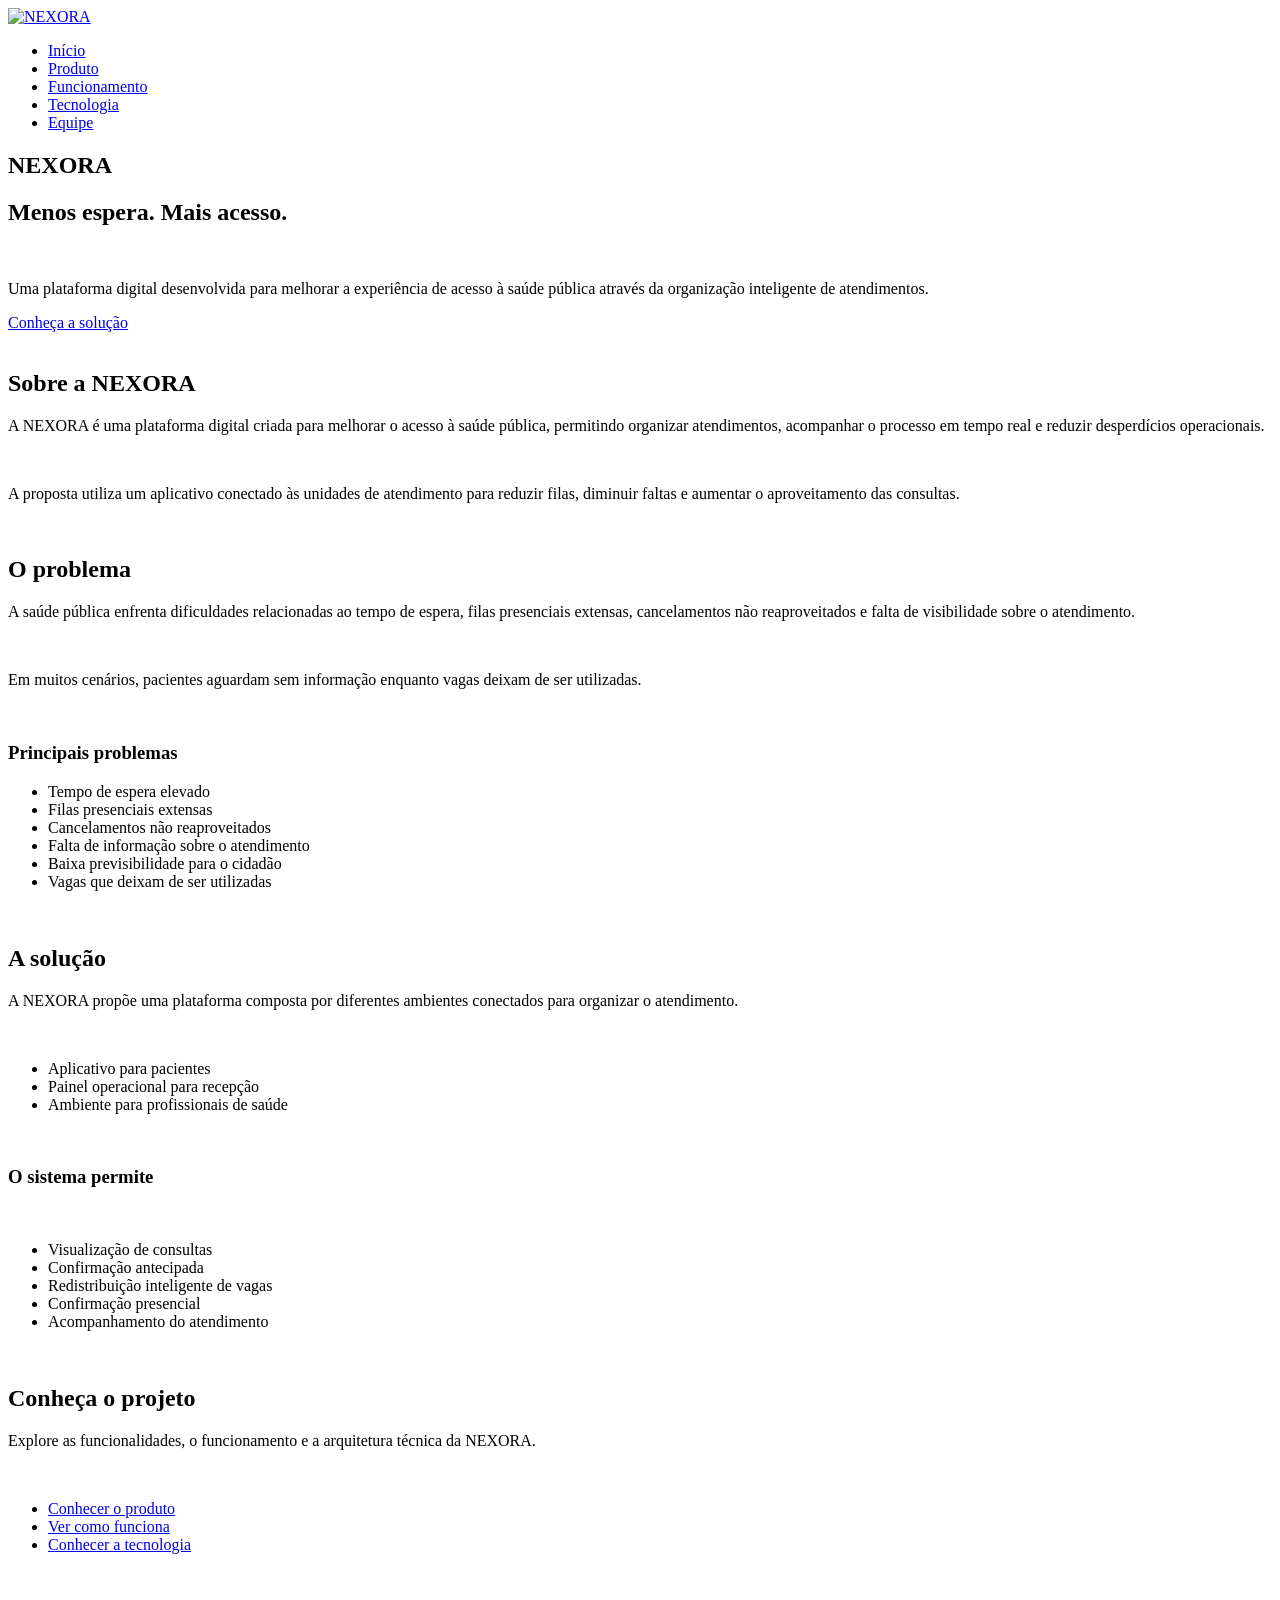
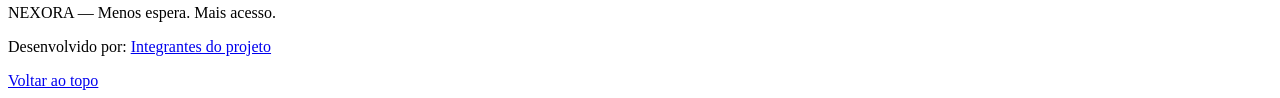
==== index.html @ 8d36886c "Add files via upload" ====
<!DOCTYPE html>
<html lang="pt-BR">

<head>
    <meta charset="UTF-8">
    <meta name="viewport" content="width=device-width, initial-scale=1.0">

    <title>NEXORA | Menos espera. Mais acesso.</title>

   
    <link rel="stylesheet" href="css/style.css">

</head>

<body id="topo">

<header>
    
    <div class="logo">
        <a href="index.html">
            <img src="img/Logo.jpeg" alt="NEXORA">
        </a>
    </div>

    <nav class="menu">
        <ul>
            <li><a href="index.html">Início</a></li>
            <li><a href="produto.html">Produto</a></li>
            <li><a href="funcionamento.html">Funcionamento</a></li>
            <li><a href="tecnologia.html">Tecnologia</a></li>
            <li><a href="equipe.html">Equipe</a></li>
        </ul>
    </nav>

</header>

    <main>

        <section id="inicio" class="hero">

            <h1>NEXORA</h1>

            <h2>Menos espera. Mais acesso.</h2>
<br>
            <p>
                Uma plataforma digital desenvolvida para melhorar a experiência
                de acesso à saúde pública através da organização inteligente
                de atendimentos.
            </p>

            <a href="#solucao">Conheça a solução</a>

        </section>

<br>
        <section id="sobre">

            <h2>Sobre a NEXORA</h2>

            <p>
                A NEXORA é uma plataforma digital criada para melhorar o acesso
                à saúde pública, permitindo organizar atendimentos,
                acompanhar o processo em tempo real e reduzir desperdícios
                operacionais.
            </p>
<br>
            <p>
                A proposta utiliza um aplicativo conectado às unidades de
                atendimento para reduzir filas, diminuir faltas e aumentar
                o aproveitamento das consultas.
            </p>

        </section>
<br>

        <section id="problema">

            <h2>O problema</h2>

            <p>
                A saúde pública enfrenta dificuldades relacionadas ao tempo
                de espera, filas presenciais extensas, cancelamentos não
                reaproveitados e falta de visibilidade sobre o atendimento.
            </p>
<br>
            <p>
                Em muitos cenários, pacientes aguardam sem informação enquanto
                vagas deixam de ser utilizadas.
            </p>
<br>
            <h3>Principais problemas</h3>

            <ul>
                <li>Tempo de espera elevado</li>
                <li>Filas presenciais extensas</li>
                <li>Cancelamentos não reaproveitados</li>
                <li>Falta de informação sobre o atendimento</li>
                <li>Baixa previsibilidade para o cidadão</li>
                <li>Vagas que deixam de ser utilizadas</li>
            </ul>

        </section>
<br>

        <section id="solucao">

            <h2>A solução</h2>

            <p>
                A NEXORA propõe uma plataforma composta por diferentes
                ambientes conectados para organizar o atendimento.
            </p>
<br>
            <ul>
                <li>Aplicativo para pacientes</li>
                <li>Painel operacional para recepção</li>
                <li>Ambiente para profissionais de saúde</li>
            </ul>
<br>
            <h3>O sistema permite</h3>
<br>
            <ul>
                <li>Visualização de consultas</li>
                <li>Confirmação antecipada</li>
                <li>Redistribuição inteligente de vagas</li>
                <li>Confirmação presencial</li>
                <li>Acompanhamento do atendimento</li>
            </ul>

        </section>
<br>


        <section id="navegacao">

            <h2>Conheça o projeto</h2>

            <p>
                Explore as funcionalidades, o funcionamento e a arquitetura
                técnica da NEXORA.
            </p>
<br>
            <ul>
                <li>
                    <a href="produto.html">Conhecer o produto</a>
                </li>

                <li>
                    <a href="funcionamento.html">Ver como funciona</a>
                </li>

                <li>
                    <a href="tecnologia.html">Conhecer a tecnologia</a>
                </li>
            </ul>

        </section>

    </main>

<br>
    <footer>

        <p>
            NEXORA — Menos espera. Mais acesso.
        </p>

        <p>
            Desenvolvido por:
            <a href="equipe.html">Integrantes do projeto</a>
        </p>

        <a href="#topo">Voltar ao topo</a>

    </footer>


    <script src="js/nexora.js"></script>

</body>

</html>
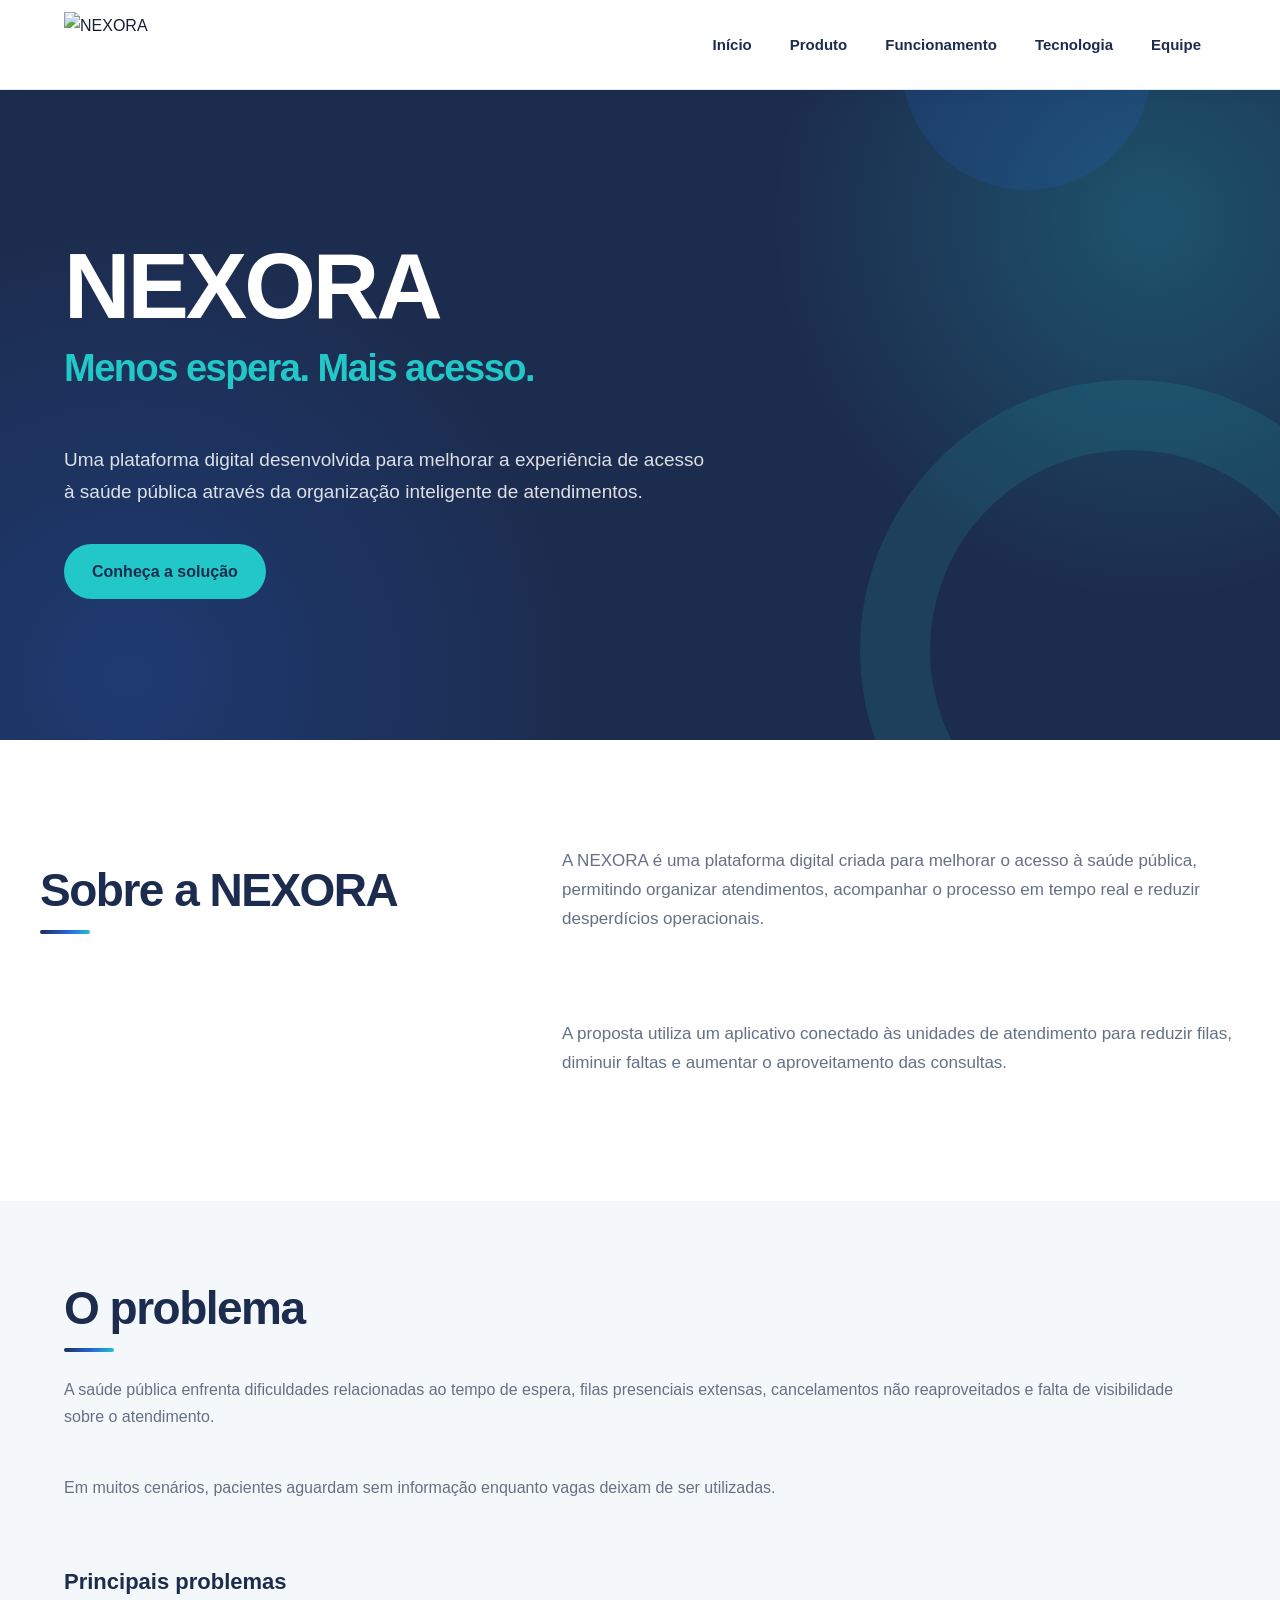
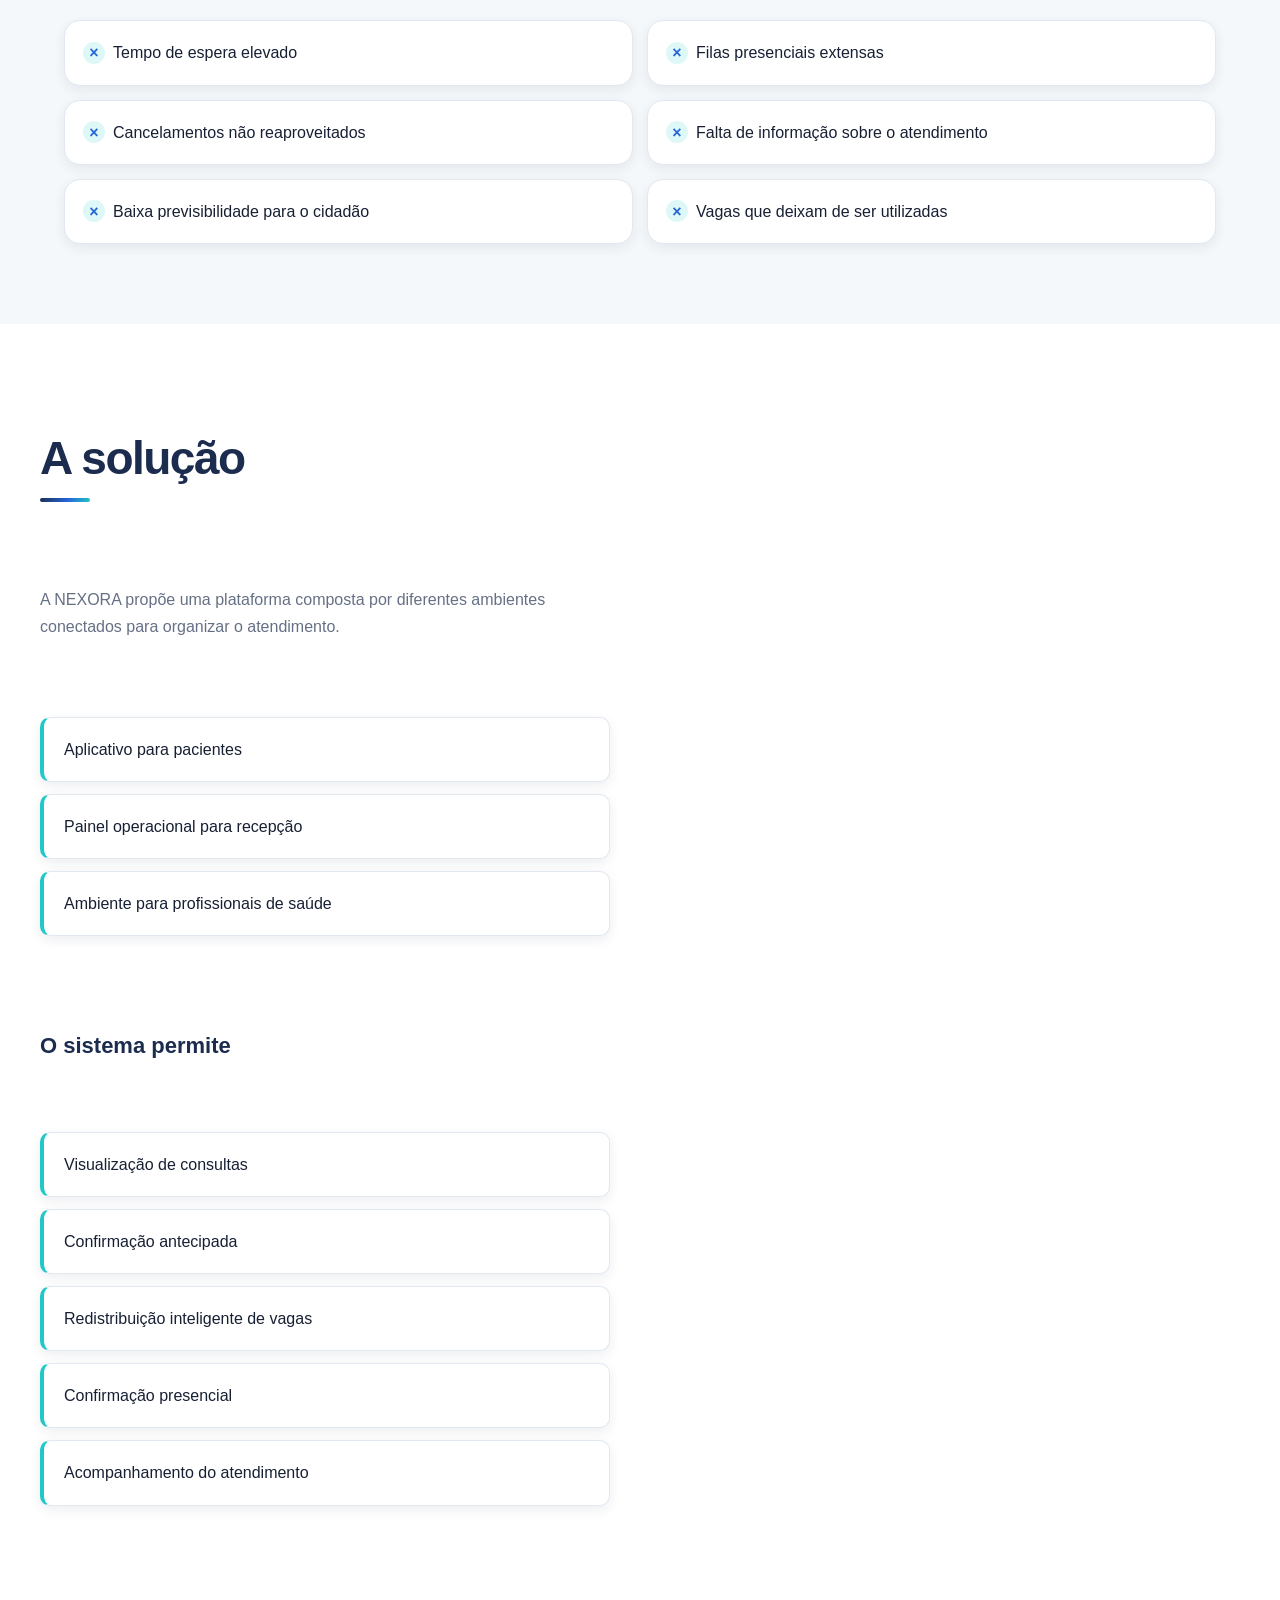
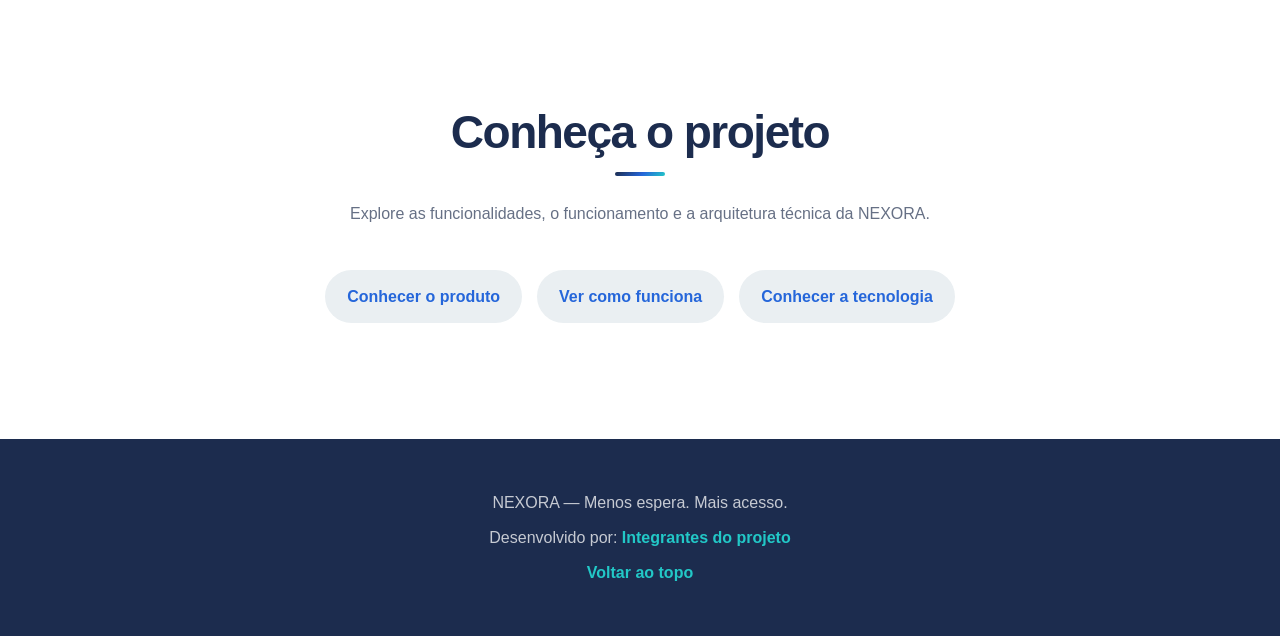
==== commit e28ee8ae: "index.html" ====
--- a/index.html
+++ b/index.html
@@ -8,7 +8,7 @@
     <title>NEXORA | Menos espera. Mais acesso.</title>
 
    
-    <link rel="stylesheet" href="css/style.css">
+    <link rel="stylesheet" href="style.css">
 
 </head>
 
@@ -179,4 +179,4 @@
 
 </body>
 
-</html>+</html>
--- a/style.css
+++ b/style.css
@@ -0,0 +1,3447 @@
+@import url('https://fonts.googleapis.com/css2?family=DM+Sans:opsz,wght@9..40,400;9..40,500;9..40,600;9..40,700&display=swap');
+
+
+:root {
+
+
+    --azul-escuro: #1C2C4E;
+
+    --azul: #2566DA;
+
+    --turquesa: #22C8C7;
+
+    --azul-claro: #EAEFF2;
+
+    --branco: #FFFFFF;
+
+    --preto: #172033;
+
+    --cinza: #667085;
+
+    --cinza-claro: #F5F8FA;
+
+    --borda: #E2E8F0;
+
+
+    --gradiente-nexora:
+        linear-gradient(
+            135deg,
+            #1C2C4E 0%,
+            #2566DA 55%,
+            #22C8C7 100%
+        );
+
+
+    --gradiente-claro:
+        linear-gradient(
+            135deg,
+            #EAEFF2 0%,
+            #FFFFFF 100%
+        );
+
+
+
+    --sombra-pequena:
+        0 4px 12px rgba(28, 44, 78, 0.08);
+
+    --sombra-media:
+        0 10px 30px rgba(28, 44, 78, 0.12);
+
+    --sombra-grande:
+        0 20px 50px rgba(28, 44, 78, 0.16);
+
+
+    --raio-pequeno: 8px;
+
+    --raio-medio: 16px;
+
+    --raio-grande: 24px;
+
+
+
+    --largura-maxima: 1200px;
+
+}
+
+
+
+* {
+
+    margin: 0;
+
+    padding: 0;
+
+    box-sizing: border-box;
+
+}
+
+
+html {
+
+    scroll-behavior: smooth;
+
+}
+
+
+body {
+
+    font-family: 'DM Sans', Arial, sans-serif;
+
+    color: var(--preto);
+
+    background-color: var(--branco);
+
+    line-height: 1.7;
+
+    overflow-x: hidden;
+
+}
+
+
+
+img {
+
+    max-width: 100%;
+
+    display: block;
+
+}
+
+
+a {
+
+    color: inherit;
+
+}
+
+
+p {
+
+    color: var(--cinza);
+
+    margin-bottom: 16px;
+
+}
+
+
+ul,
+ol {
+
+    padding-left: 22px;
+
+}
+
+
+li {
+
+    margin-bottom: 8px;
+
+}
+
+
+
+::selection {
+
+    background-color: var(--turquesa);
+
+    color: var(--azul-escuro);
+
+}
+
+
+
+header {
+
+    width: 100%;
+
+    min-height: 82px;
+
+    padding: 12px 5%;
+
+    display: flex;
+
+    align-items: center;
+
+    justify-content: space-between;
+
+    gap: 30px;
+
+    background-color: rgba(255, 255, 255, 0.97);
+
+    border-bottom: 1px solid var(--borda);
+
+    position: sticky;
+
+    top: 0;
+
+    z-index: 1000;
+
+    box-shadow: 0 2px 15px rgba(28, 44, 78, 0.06);
+
+}
+
+
+
+.logo {
+
+    display: flex;
+
+    align-items: center;
+
+    flex-shrink: 0;
+
+}
+
+
+.logo a {
+
+    display: flex;
+
+    align-items: center;
+
+    text-decoration: none;
+
+}
+
+
+.logo img {
+
+    width: 155px;
+
+    height: 65px;
+
+    object-fit: contain;
+
+    object-position: center;
+
+}
+
+
+.logo a:not(:has(img)) {
+
+    color: var(--azul-escuro);
+
+    font-size: 28px;
+
+    font-weight: 700;
+
+    letter-spacing: -1px;
+
+}
+
+
+
+.menu {
+
+    display: flex;
+
+    align-items: center;
+
+}
+
+
+.menu ul {
+
+    display: flex;
+
+    align-items: center;
+
+    gap: 8px;
+
+    list-style: none;
+
+    padding: 0;
+
+    margin: 0;
+
+}
+
+
+.menu li {
+
+    margin: 0;
+
+}
+
+
+.menu a {
+
+    position: relative;
+
+    display: block;
+
+    padding: 10px 15px;
+
+    color: var(--azul-escuro);
+
+    text-decoration: none;
+
+    font-size: 15px;
+
+    font-weight: 600;
+
+    border-radius: 10px;
+
+    transition:
+        color 0.3s ease,
+        background-color 0.3s ease,
+        transform 0.3s ease;
+
+}
+
+
+.menu a::after {
+
+    content: "";
+
+    position: absolute;
+
+    left: 15px;
+
+    right: 15px;
+
+    bottom: 5px;
+
+    height: 2px;
+
+    background: var(--turquesa);
+
+    transform: scaleX(0);
+
+    transform-origin: center;
+
+    transition: transform 0.3s ease;
+
+}
+
+
+.menu a:hover {
+
+    color: var(--azul);
+
+    background-color: var(--azul-claro);
+
+}
+
+
+.menu a:hover::after {
+
+    transform: scaleX(1);
+
+}
+
+
+
+main {
+
+    width: 100%;
+
+}
+
+
+section {
+
+    width: min(
+        calc(100% - 40px),
+        var(--largura-maxima)
+    );
+
+    margin-left: auto;
+
+    margin-right: auto;
+
+    padding: 80px 0;
+
+}
+
+
+section + section {
+
+    border-top: 1px solid rgba(226, 232, 240, 0.7);
+
+}
+
+
+h1,
+h2,
+h3 {
+
+    color: var(--azul-escuro);
+
+    line-height: 1.2;
+
+}
+
+
+h1 {
+
+    font-size: clamp(42px, 6vw, 76px);
+
+    font-weight: 700;
+
+    letter-spacing: -3px;
+
+    margin-bottom: 20px;
+
+}
+
+
+h2 {
+
+    font-size: clamp(30px, 4vw, 46px);
+
+    font-weight: 700;
+
+    letter-spacing: -1.5px;
+
+    margin-bottom: 24px;
+
+}
+
+
+h3 {
+
+    font-size: 22px;
+
+    margin-top: 25px;
+
+    margin-bottom: 12px;
+
+}
+
+
+section h2::after {
+
+    content: "";
+
+    display: block;
+
+    width: 50px;
+
+    height: 4px;
+
+    margin-top: 12px;
+
+    border-radius: 10px;
+
+    background: var(--gradiente-nexora);
+
+}
+
+
+.hero {
+
+    width: 100%;
+
+    max-width: none;
+
+    min-height: 650px;
+
+    margin: 0;
+
+    padding:
+        100px
+        max(5%, calc((100% - 1200px) / 2))
+        100px;
+
+    display: flex;
+
+    flex-direction: column;
+
+    justify-content: center;
+
+    position: relative;
+
+    overflow: hidden;
+
+    background:
+
+        radial-gradient(
+            circle at 90% 20%,
+            rgba(34, 200, 199, 0.25),
+            transparent 30%
+        ),
+
+        radial-gradient(
+            circle at 10% 90%,
+            rgba(37, 102, 218, 0.25),
+            transparent 35%
+        ),
+
+        var(--azul-escuro);
+
+}
+
+
+.hero::before {
+
+    content: "";
+
+    position: absolute;
+
+    width: 400px;
+
+    height: 400px;
+
+    right: -120px;
+
+    bottom: -180px;
+
+    border-radius: 50%;
+
+    border: 70px solid rgba(34, 200, 199, 0.12);
+
+}
+
+
+.hero::after {
+
+    content: "";
+
+    position: absolute;
+
+    width: 250px;
+
+    height: 250px;
+
+    right: 10%;
+
+    top: -150px;
+
+    border-radius: 50%;
+
+    background: rgba(37, 102, 218, 0.15);
+
+}
+
+
+.hero > * {
+
+    position: relative;
+
+    z-index: 2;
+
+    max-width: 700px;
+
+}
+
+
+.hero h1 {
+
+    color: var(--branco);
+
+    font-size: clamp(50px, 8vw, 92px);
+
+    margin-bottom: 5px;
+
+}
+
+
+.hero h2 {
+
+    color: var(--turquesa);
+
+    font-size: clamp(24px, 4vw, 38px);
+
+    margin-bottom: 25px;
+
+}
+
+
+.hero h2::after {
+
+    display: none;
+
+}
+
+
+.hero p {
+
+    color: rgba(255, 255, 255, 0.85);
+
+    font-size: 19px;
+
+    max-width: 650px;
+
+    margin-bottom: 35px;
+
+}
+
+.hero > a {
+
+    width: fit-content;
+
+    padding: 14px 28px;
+
+    border-radius: 50px;
+
+    background: var(--turquesa);
+
+    color: var(--azul-escuro);
+
+    text-decoration: none;
+
+    font-weight: 700;
+
+    transition:
+        transform 0.3s ease,
+        box-shadow 0.3s ease,
+        background-color 0.3s ease;
+
+}
+
+
+.hero > a:hover {
+
+    transform: translateY(-4px);
+
+    background: var(--branco);
+
+    box-shadow:
+        0 12px 30px rgba(0, 0, 0, 0.2);
+
+}
+
+
+
+.pagina-titulo {
+
+    width: 100%;
+
+    max-width: none;
+
+    margin: 0;
+
+    padding:
+        90px
+        max(5%, calc((100% - 1200px) / 2));
+
+    background:
+
+        linear-gradient(
+            135deg,
+            var(--azul-escuro),
+            var(--azul)
+        );
+
+    position: relative;
+
+    overflow: hidden;
+
+}
+
+
+.pagina-titulo::after {
+
+    content: "";
+
+    position: absolute;
+
+    width: 350px;
+
+    height: 350px;
+
+    right: -100px;
+
+    top: -180px;
+
+    border-radius: 50%;
+
+    border: 70px solid rgba(34, 200, 199, 0.18);
+
+}
+
+
+.pagina-titulo h1 {
+
+    color: var(--branco);
+
+    font-size: clamp(42px, 6vw, 64px);
+
+    position: relative;
+
+    z-index: 2;
+
+}
+
+
+.pagina-titulo p {
+
+    color: rgba(255, 255, 255, 0.85);
+
+    font-size: 18px;
+
+    max-width: 650px;
+
+    position: relative;
+
+    z-index: 2;
+
+}
+
+#sobre {
+
+    display: grid;
+
+    grid-template-columns: 0.8fr 1.2fr;
+
+    gap: 70px;
+
+    align-items: center;
+
+}
+
+
+#sobre h2 {
+
+    margin-bottom: 0;
+
+}
+
+
+#sobre p {
+
+    font-size: 17px;
+
+}
+
+
+#problema {
+
+    background-color: var(--cinza-claro);
+
+    width: 100%;
+
+    max-width: none;
+
+    padding-left: max(5%, calc((100% - 1200px) / 2));
+
+    padding-right: max(5%, calc((100% - 1200px) / 2));
+
+}
+
+
+#problema ul {
+
+    display: grid;
+
+    grid-template-columns: repeat(2, 1fr);
+
+    gap: 14px;
+
+    list-style: none;
+
+    padding: 0;
+
+    margin-top: 25px;
+
+}
+
+
+#problema li {
+
+    margin: 0;
+
+    padding: 18px 20px;
+
+    background: var(--branco);
+
+    border: 1px solid var(--borda);
+
+    border-radius: var(--raio-medio);
+
+    box-shadow: var(--sombra-pequena);
+
+    position: relative;
+
+    padding-left: 48px;
+
+}
+
+
+#problema li::before {
+
+    content: "×";
+
+    position: absolute;
+
+    left: 18px;
+
+    top: 50%;
+
+    transform: translateY(-50%);
+
+    width: 22px;
+
+    height: 22px;
+
+    display: flex;
+
+    align-items: center;
+
+    justify-content: center;
+
+    border-radius: 50%;
+
+    background: rgba(34, 200, 199, 0.15);
+
+    color: var(--azul);
+
+    font-weight: 700;
+
+}
+
+
+#solucao {
+
+    display: grid;
+
+    grid-template-columns: 1fr 1fr;
+
+    gap: 60px;
+
+}
+
+
+#solucao h2 {
+
+    grid-column: 1 / -1;
+
+}
+
+
+#solucao ul {
+
+    list-style: none;
+
+    padding: 0;
+
+}
+
+
+#solucao li {
+
+    padding: 18px 20px;
+
+    margin-bottom: 12px;
+
+    background: var(--branco);
+
+    border: 1px solid var(--borda);
+
+    border-left: 4px solid var(--turquesa);
+
+    border-radius: 10px;
+
+    box-shadow: var(--sombra-pequena);
+
+    transition:
+        transform 0.3s ease,
+        box-shadow 0.3s ease;
+
+}
+
+
+#solucao li:hover {
+
+    transform: translateX(7px);
+
+    box-shadow: var(--sombra-media);
+
+}
+
+
+#publico {
+
+    background:
+        linear-gradient(
+            135deg,
+            #F8FAFC,
+            #EAEFF2
+        );
+
+    width: 100%;
+
+    max-width: none;
+
+    padding-left: max(5%, calc((100% - 1200px) / 2));
+
+    padding-right: max(5%, calc((100% - 1200px) / 2));
+
+}
+
+
+#publico ul {
+
+    display: grid;
+
+    grid-template-columns: repeat(3, 1fr);
+
+    gap: 20px;
+
+    list-style: none;
+
+    padding: 0;
+
+}
+
+
+#publico li {
+
+    background: var(--branco);
+
+    border-radius: var(--raio-medio);
+
+    padding: 25px;
+
+    box-shadow: var(--sombra-pequena);
+
+    border-top: 4px solid var(--turquesa);
+
+    transition: transform 0.3s ease;
+
+}
+
+
+#publico li:hover {
+
+    transform: translateY(-5px);
+
+}
+
+
+#navegacao,
+#links {
+
+    text-align: center;
+
+}
+
+
+#navegacao h2,
+#links h2 {
+
+    text-align: center;
+
+}
+
+
+#navegacao h2::after,
+#links h2::after {
+
+    margin-left: auto;
+
+    margin-right: auto;
+
+}
+
+
+#navegacao ul,
+#links ul {
+
+    list-style: none;
+
+    padding: 0;
+
+    display: flex;
+
+    justify-content: center;
+
+    flex-wrap: wrap;
+
+    gap: 15px;
+
+}
+
+
+#navegacao a,
+#links a {
+
+    display: inline-block;
+
+    padding: 13px 22px;
+
+    color: var(--azul);
+
+    background: var(--azul-claro);
+
+    border-radius: 50px;
+
+    text-decoration: none;
+
+    font-weight: 600;
+
+    transition:
+        background 0.3s ease,
+        color 0.3s ease,
+        transform 0.3s ease;
+
+}
+
+
+#navegacao a:hover,
+#links a:hover {
+
+    background: var(--azul);
+
+    color: var(--branco);
+
+    transform: translateY(-3px);
+
+}
+
+
+
+#missao,
+#visao {
+
+    display: grid;
+
+    grid-template-columns: 0.6fr 1.4fr;
+
+    gap: 60px;
+
+    align-items: center;
+
+}
+
+
+#missao p,
+#visao p {
+
+    font-size: 20px;
+
+}
+
+
+#valores {
+
+    background-color: var(--cinza-claro);
+
+    width: 100%;
+
+    max-width: none;
+
+    padding-left: max(5%, calc((100% - 1200px) / 2));
+
+    padding-right: max(5%, calc((100% - 1200px) / 2));
+
+}
+
+
+#valores ul {
+
+    display: grid;
+
+    grid-template-columns: repeat(3, 1fr);
+
+    gap: 20px;
+
+    list-style: none;
+
+    padding: 0;
+
+}
+
+
+#valores li {
+
+    margin: 0;
+
+    padding: 28px;
+
+    background: var(--branco);
+
+    border-radius: var(--raio-medio);
+
+    box-shadow: var(--sombra-pequena);
+
+    font-weight: 600;
+
+    color: var(--azul-escuro);
+
+    transition:
+        transform 0.3s ease,
+        box-shadow 0.3s ease;
+
+}
+
+
+#valores li:hover {
+
+    transform: translateY(-5px);
+
+    box-shadow: var(--sombra-media);
+
+}
+
+
+#valores li::before {
+
+    content: "✓";
+
+    color: var(--turquesa);
+
+    font-weight: 700;
+
+    margin-right: 10px;
+
+}
+
+
+#funcionalidades {
+
+    display: grid;
+
+    grid-template-columns: repeat(3, 1fr);
+
+    gap: 25px;
+
+}
+
+
+#funcionalidades > h2 {
+
+    grid-column: 1 / -1;
+
+}
+
+
+.funcionalidade {
+
+    padding: 30px;
+
+    background: var(--branco);
+
+    border: 1px solid var(--borda);
+
+    border-radius: var(--raio-grande);
+
+    box-shadow: var(--sombra-pequena);
+
+    transition:
+        transform 0.3s ease,
+        box-shadow 0.3s ease;
+
+}
+
+
+.funcionalidade:hover {
+
+    transform: translateY(-8px);
+
+    box-shadow: var(--sombra-grande);
+
+}
+
+
+.funcionalidade h3 {
+
+    margin-top: 0;
+
+    color: var(--azul);
+
+}
+
+
+.funcionalidade ul {
+
+    list-style: none;
+
+    padding: 0;
+
+}
+
+
+.funcionalidade li {
+
+    padding: 10px 0;
+
+    border-bottom: 1px solid var(--borda);
+
+}
+
+
+.funcionalidade li:last-child {
+
+    border-bottom: none;
+
+}
+
+
+
+#expansao {
+
+    background:
+        var(--gradiente-nexora);
+
+    width: 100%;
+
+    max-width: none;
+
+    padding-left: max(5%, calc((100% - 1200px) / 2));
+
+    padding-right: max(5%, calc((100% - 1200px) / 2));
+
+}
+
+
+#expansao h2 {
+
+    color: var(--branco);
+
+}
+
+
+#expansao h2::after {
+
+    background: var(--turquesa);
+
+}
+
+
+#expansao p {
+
+    color: rgba(255, 255, 255, 0.85);
+
+}
+
+
+#expansao ul {
+
+    display: grid;
+
+    grid-template-columns: repeat(5, 1fr);
+
+    gap: 15px;
+
+    list-style: none;
+
+    padding: 0;
+
+}
+
+
+#expansao li {
+
+    margin: 0;
+
+    padding: 18px;
+
+    background: rgba(255, 255, 255, 0.1);
+
+    border: 1px solid rgba(255, 255, 255, 0.2);
+
+    border-radius: 12px;
+
+    color: var(--branco);
+
+    text-align: center;
+
+}
+
+#fluxo ol {
+
+    counter-reset: fluxo;
+
+    list-style: none;
+
+    padding: 0;
+
+    display: grid;
+
+    grid-template-columns: repeat(2, 1fr);
+
+    gap: 25px;
+
+}
+
+
+#fluxo li {
+
+    counter-increment: fluxo;
+
+    margin: 0;
+
+    position: relative;
+
+    padding: 30px 30px 30px 85px;
+
+    background: var(--cinza-claro);
+
+    border-radius: var(--raio-medio);
+
+    border: 1px solid var(--borda);
+
+}
+
+
+#fluxo li::before {
+
+    content: counter(fluxo);
+
+    position: absolute;
+
+    left: 25px;
+
+    top: 30px;
+
+    width: 40px;
+
+    height: 40px;
+
+    border-radius: 50%;
+
+    display: flex;
+
+    align-items: center;
+
+    justify-content: center;
+
+    color: var(--branco);
+
+    font-weight: 700;
+
+    background: var(--gradiente-nexora);
+
+}
+
+
+#fluxo strong {
+
+    display: block;
+
+    color: var(--azul-escuro);
+
+    font-size: 18px;
+
+    margin-bottom: 5px;
+
+}
+
+
+#fluxo p {
+
+    margin: 0;
+
+}
+
+
+
+#estados {
+
+    background-color: var(--cinza-claro);
+
+    width: 100%;
+
+    max-width: none;
+
+    padding-left: max(5%, calc((100% - 1200px) / 2));
+
+    padding-right: max(5%, calc((100% - 1200px) / 2));
+
+}
+
+
+#estados ul {
+
+    display: flex;
+
+    flex-wrap: wrap;
+
+    gap: 12px;
+
+    list-style: none;
+
+    padding: 0;
+
+}
+
+
+#estados li {
+
+    margin: 0;
+
+    padding: 12px 20px;
+
+    background: var(--branco);
+
+    border-radius: 50px;
+
+    color: var(--azul);
+
+    border: 1px solid var(--borda);
+
+    font-weight: 600;
+
+}
+
+
+#redistribuicao ol {
+
+    display: grid;
+
+    grid-template-columns: repeat(5, 1fr);
+
+    gap: 15px;
+
+    list-style: none;
+
+    padding: 0;
+
+    counter-reset: redistribuicao;
+
+}
+
+
+#redistribuicao li {
+
+    counter-increment: redistribuicao;
+
+    margin: 0;
+
+    padding: 25px 15px;
+
+    text-align: center;
+
+    background: var(--azul-claro);
+
+    color: var(--azul-escuro);
+
+    border-radius: var(--raio-medio);
+
+    font-weight: 600;
+
+}
+
+
+#redistribuicao li::before {
+
+    content: counter(redistribuicao);
+
+    display: flex;
+
+    width: 35px;
+
+    height: 35px;
+
+    margin: 0 auto 12px;
+
+    align-items: center;
+
+    justify-content: center;
+
+    border-radius: 50%;
+
+    color: var(--branco);
+
+    background: var(--azul);
+
+}
+
+
+
+#perfis {
+
+    display: grid;
+
+    grid-template-columns: repeat(4, 1fr);
+
+    gap: 20px;
+
+}
+
+
+#perfis > h2 {
+
+    grid-column: 1 / -1;
+
+}
+
+
+#perfis article {
+
+    padding: 28px;
+
+    border-radius: var(--raio-medio);
+
+    background: var(--branco);
+
+    border: 1px solid var(--borda);
+
+    box-shadow: var(--sombra-pequena);
+
+    transition:
+        transform 0.3s ease,
+        box-shadow 0.3s ease;
+
+}
+
+
+#perfis article:hover {
+
+    transform: translateY(-6px);
+
+    box-shadow: var(--sombra-media);
+
+}
+
+
+#perfis h3 {
+
+    margin-top: 0;
+
+    color: var(--azul);
+
+}
+
+
+#perfis ul {
+
+    padding-left: 18px;
+
+}
+
+#regras {
+
+    background-color: var(--azul-escuro);
+
+    width: 100%;
+
+    max-width: none;
+
+    padding-left: max(5%, calc((100% - 1200px) / 2));
+
+    padding-right: max(5%, calc((100% - 1200px) / 2));
+
+}
+
+
+#regras h2 {
+
+    color: var(--branco);
+
+}
+
+
+#regras h2::after {
+
+    background: var(--turquesa);
+
+}
+
+
+#regras ul {
+
+    list-style: none;
+
+    padding: 0;
+
+}
+
+
+#regras li {
+
+    color: rgba(255, 255, 255, 0.9);
+
+    margin-bottom: 15px;
+
+    padding: 18px 20px;
+
+    border-radius: 12px;
+
+    background: rgba(255, 255, 255, 0.07);
+
+    border-left: 3px solid var(--turquesa);
+
+}
+
+
+#objetivo {
+
+    background:
+        radial-gradient(
+            circle at right,
+            rgba(34, 200, 199, 0.12),
+            transparent 35%
+        );
+
+}
+
+
+#arquitetura {
+
+    background-color: var(--cinza-claro);
+
+    width: 100%;
+
+    max-width: none;
+
+    padding-left: max(5%, calc((100% - 1200px) / 2));
+
+    padding-right: max(5%, calc((100% - 1200px) / 2));
+
+}
+
+
+#arquitetura ol {
+
+    list-style: none;
+
+    padding: 0;
+
+    display: grid;
+
+    grid-template-columns: repeat(4, 1fr);
+
+    gap: 20px;
+
+}
+
+
+#arquitetura li {
+
+    position: relative;
+
+    margin: 0;
+
+    padding: 35px 20px;
+
+    background: var(--branco);
+
+    border-radius: var(--raio-medio);
+
+    text-align: center;
+
+    font-weight: 700;
+
+    color: var(--azul-escuro);
+
+    box-shadow: var(--sombra-pequena);
+
+}
+
+
+#arquitetura li:not(:last-child)::after {
+
+    content: "→";
+
+    position: absolute;
+
+    right: -20px;
+
+    top: 50%;
+
+    transform: translateY(-50%);
+
+    color: var(--turquesa);
+
+    font-size: 25px;
+
+    z-index: 2;
+
+}
+
+
+
+#modelo ul {
+
+    display: grid;
+
+    grid-template-columns: repeat(3, 1fr);
+
+    gap: 15px;
+
+    list-style: none;
+
+    padding: 0;
+
+}
+
+
+#modelo li {
+
+    margin: 0;
+
+    padding: 20px;
+
+    text-align: center;
+
+    border-radius: var(--raio-medio);
+
+    background: var(--azul-claro);
+
+    color: var(--azul-escuro);
+
+    font-weight: 600;
+
+}
+
+
+
+#seguranca {
+
+    background-color: var(--cinza-claro);
+
+    width: 100%;
+
+    max-width: none;
+
+    padding-left: max(5%, calc((100% - 1200px) / 2));
+
+    padding-right: max(5%, calc((100% - 1200px) / 2));
+
+}
+
+
+#seguranca ul {
+
+    display: grid;
+
+    grid-template-columns: repeat(4, 1fr);
+
+    gap: 20px;
+
+    list-style: none;
+
+    padding: 0;
+
+}
+
+
+#seguranca li {
+
+    margin: 0;
+
+    padding: 25px;
+
+    background: var(--branco);
+
+    border-radius: var(--raio-medio);
+
+    box-shadow: var(--sombra-pequena);
+
+}
+
+#escalabilidade ul {
+
+    display: grid;
+
+    grid-template-columns: repeat(3, 1fr);
+
+    gap: 20px;
+
+    list-style: none;
+
+    padding: 0;
+
+}
+
+
+#escalabilidade li {
+
+    margin: 0;
+
+    padding: 25px;
+
+    border-radius: var(--raio-medio);
+
+    background: var(--azul-escuro);
+
+    color: var(--branco);
+
+    text-align: center;
+
+    font-weight: 600;
+
+}
+
+
+
+#offline {
+
+    background:
+        linear-gradient(
+            135deg,
+            var(--azul-claro),
+            var(--branco)
+        );
+
+}
+
+
+.integrante {
+
+    display: grid;
+
+    grid-template-columns: 280px 1fr;
+
+    gap: 50px;
+
+    align-items: center;
+
+    padding: 50px;
+
+    background: var(--branco);
+
+    border: 1px solid var(--borda);
+
+    border-radius: var(--raio-grande);
+
+    box-shadow: var(--sombra-pequena);
+
+    margin-bottom: 30px;
+
+}
+
+
+
+.integrante img {
+
+    width: 240px;
+
+    height: 240px;
+
+    object-fit: cover;
+
+    border-radius: 50%;
+
+    border: 7px solid var(--azul-claro);
+
+    box-shadow: var(--sombra-media);
+
+}
+
+
+
+
+.integrante h2 {
+
+    margin-bottom: 15px;
+
+}
+
+
+.integrante h2::after {
+
+    display: none;
+
+}
+
+
+.integrante h3 {
+
+    color: var(--azul);
+
+    font-size: 18px;
+
+    margin-top: 20px;
+
+}
+
+
+
+
+.integrante ul {
+
+    display: flex;
+
+    flex-wrap: wrap;
+
+    gap: 8px;
+
+    list-style: none;
+
+    padding: 0;
+
+}
+
+
+.integrante li {
+
+    margin: 0;
+
+    padding: 7px 13px;
+
+    background: var(--azul-claro);
+
+    color: var(--azul-escuro);
+
+    border-radius: 50px;
+
+    font-size: 14px;
+
+    font-weight: 600;
+
+}
+
+
+
+#projeto {
+
+    text-align: center;
+
+}
+
+
+#projeto h2::after {
+
+    margin-left: auto;
+
+    margin-right: auto;
+
+}
+
+
+#projeto a {
+
+    display: inline-block;
+
+    margin-top: 15px;
+
+    padding: 13px 25px;
+
+    background: var(--azul);
+
+    color: var(--branco);
+
+    border-radius: 50px;
+
+    text-decoration: none;
+
+    font-weight: 600;
+
+    transition: transform 0.3s ease;
+
+}
+
+
+#projeto a:hover {
+
+    transform: translateY(-3px);
+
+    background: var(--azul-escuro);
+
+}
+
+
+
+footer {
+
+    padding: 50px 5%;
+
+    background-color: var(--azul-escuro);
+
+    text-align: center;
+
+}
+
+
+footer p {
+
+    color: rgba(255, 255, 255, 0.75);
+
+    margin-bottom: 8px;
+
+}
+
+
+footer a {
+
+    color: var(--turquesa);
+
+    text-decoration: none;
+
+    font-weight: 600;
+
+    transition: color 0.3s ease;
+
+}
+
+
+footer a:hover {
+
+    color: var(--branco);
+
+}
+
+
+@keyframes aparecer {
+
+    from {
+
+        opacity: 0;
+
+        transform: translateY(20px);
+
+    }
+
+    to {
+
+        opacity: 1;
+
+        transform: translateY(0);
+
+    }
+
+}
+
+
+.hero h1,
+.hero h2,
+.hero p,
+.hero a {
+
+    animation: aparecer 0.8s ease forwards;
+
+}
+
+
+.hero h2 {
+
+    animation-delay: 0.1s;
+
+}
+
+
+.hero p {
+
+    animation-delay: 0.2s;
+
+}
+
+
+.hero a {
+
+    animation-delay: 0.3s;
+
+}
+
+
+
+@media (max-width: 900px) {
+
+
+    header {
+
+        flex-direction: column;
+
+        padding: 15px 25px;
+
+        gap: 10px;
+
+    }
+
+
+    .menu ul {
+
+        flex-wrap: wrap;
+
+        justify-content: center;
+
+    }
+
+
+
+    #sobre {
+
+        grid-template-columns: 1fr;
+
+        gap: 30px;
+
+    }
+
+
+
+
+    #problema ul {
+
+        grid-template-columns: 1fr;
+
+    }
+
+
+
+
+    #solucao {
+
+        grid-template-columns: 1fr;
+
+    }
+
+
+
+
+    #publico ul {
+
+        grid-template-columns: 1fr;
+
+    }
+
+
+
+
+    #valores ul {
+
+        grid-template-columns: repeat(2, 1fr);
+
+    }
+
+
+
+    #funcionalidades {
+
+        grid-template-columns: 1fr;
+
+    }
+
+
+
+    #expansao ul {
+
+        grid-template-columns: repeat(2, 1fr);
+
+    }
+
+
+
+    #fluxo ol {
+
+        grid-template-columns: 1fr;
+
+    }
+
+
+
+    #redistribuicao ol {
+
+        grid-template-columns: repeat(2, 1fr);
+
+    }
+
+
+
+    #perfis {
+
+        grid-template-columns: repeat(2, 1fr);
+
+    }
+
+
+
+
+    #arquitetura ol {
+
+        grid-template-columns: repeat(2, 1fr);
+
+    }
+
+
+    #arquitetura li:not(:last-child)::after {
+
+        display: none;
+
+    }
+
+
+  
+
+    #modelo ul {
+
+        grid-template-columns: repeat(2, 1fr);
+
+    }
+
+
+   
+
+    #seguranca ul {
+
+        grid-template-columns: repeat(2, 1fr);
+
+    }
+
+
+ 
+
+    #escalabilidade ul {
+
+        grid-template-columns: 1fr;
+
+    }
+
+
+  
+    .integrante {
+
+        grid-template-columns: 1fr;
+
+        text-align: center;
+
+    }
+
+
+    .integrante img {
+
+        margin: auto;
+
+    }
+
+
+    .integrante ul {
+
+        justify-content: center;
+
+    }
+
+
+}
+
+
+
+@media (max-width: 600px) {
+
+
+
+
+    header {
+
+        min-height: auto;
+
+        padding: 15px;
+
+    }
+
+
+    .logo img {
+
+        width: 135px;
+
+        height: 55px;
+
+    }
+
+
+    .menu ul {
+
+        gap: 2px;
+
+    }
+
+
+    .menu a {
+
+        padding: 8px 9px;
+
+        font-size: 13px;
+
+    }
+
+
+    .menu a::after {
+
+        display: none;
+
+    }
+
+
+ 
+
+    section {
+
+        width: calc(100% - 30px);
+
+        padding: 55px 0;
+
+    }
+
+
+
+    .hero {
+
+        min-height: 600px;
+
+        padding:
+            80px
+            25px;
+
+    }
+
+
+    .hero h1 {
+
+        font-size: 52px;
+
+        letter-spacing: -2px;
+
+    }
+
+
+    .hero h2 {
+
+        font-size: 26px;
+
+    }
+
+
+    .hero p {
+
+        font-size: 16px;
+
+    }
+
+
+    .pagina-titulo {
+
+        padding:
+            65px
+            25px;
+
+    }
+
+
+    .pagina-titulo h1 {
+
+        font-size: 45px;
+
+    }
+
+
+
+    #missao,
+    #visao {
+
+        grid-template-columns: 1fr;
+
+        gap: 20px;
+
+    }
+
+
+
+    #valores ul {
+
+        grid-template-columns: 1fr;
+
+    }
+
+
+
+
+    #expansao ul {
+
+        grid-template-columns: 1fr;
+
+    }
+
+
+
+
+    #redistribuicao ol {
+
+        grid-template-columns: 1fr;
+
+    }
+
+
+
+    #perfis {
+
+        grid-template-columns: 1fr;
+
+    }
+
+
+
+    #arquitetura ol {
+
+        grid-template-columns: 1fr;
+
+    }
+
+
+    #modelo ul {
+
+        grid-template-columns: 1fr;
+
+    }
+
+
+    #seguranca ul {
+
+        grid-template-columns: 1fr;
+
+    }
+
+
+
+    .integrante {
+
+        padding: 30px 20px;
+
+        gap: 25px;
+
+    }
+
+
+    .integrante img {
+
+        width: 180px;
+
+        height: 180px;
+
+    }
+
+
+
+
+    #navegacao ul,
+    #links ul {
+
+        flex-direction: column;
+
+        align-items: stretch;
+
+    }
+
+
+    #navegacao a,
+    #links a {
+
+        display: block;
+
+    }
+
+
+}
+
+/* =========================================================
+   NEXORA - NOVAS INTERAÇÕES
+========================================================= */
+
+
+/* =========================================================
+   MENU HAMBÚRGUER
+========================================================= */
+
+.menu-toggle {
+
+    display: none;
+
+    width: 44px;
+    height: 44px;
+
+    border: none;
+    border-radius: 12px;
+
+    background: var(--azul-escuro);
+
+    cursor: pointer;
+
+    padding: 9px;
+
+    flex-direction: column;
+
+    align-items: center;
+    justify-content: center;
+
+    gap: 5px;
+
+    z-index: 1100;
+
+}
+
+
+.menu-toggle span {
+
+    display: block;
+
+    width: 24px;
+    height: 3px;
+
+    border-radius: 5px;
+
+    background: var(--branco);
+
+    transition:
+        transform 0.3s ease,
+        opacity 0.3s ease;
+
+}
+
+
+.menu-toggle.menu-aberto span:nth-child(1) {
+
+    transform:
+        translateY(8px)
+        rotate(45deg);
+
+}
+
+
+.menu-toggle.menu-aberto span:nth-child(2) {
+
+    opacity: 0;
+
+}
+
+
+.menu-toggle.menu-aberto span:nth-child(3) {
+
+    transform:
+        translateY(-8px)
+        rotate(-45deg);
+
+}
+
+
+/* =========================================================
+   PÁGINA ATUAL
+========================================================= */
+
+.menu a.pagina-atual {
+
+    color: var(--azul);
+
+    background:
+        rgba(34, 200, 199, 0.12);
+
+}
+
+
+.menu a.pagina-atual::after {
+
+    transform: scaleX(1);
+
+}
+
+
+/* =========================================================
+   BOTÃO VOLTAR AO TOPO
+========================================================= */
+
+#botao-topo {
+
+    position: fixed;
+
+    right: 25px;
+    bottom: 25px;
+
+    width: 50px;
+    height: 50px;
+
+    border: none;
+
+    border-radius: 50%;
+
+    background:
+        var(--gradiente-nexora);
+
+    color: var(--branco);
+
+    font-size: 25px;
+
+    font-weight: 700;
+
+    cursor: pointer;
+
+    display: flex;
+
+    align-items: center;
+    justify-content: center;
+
+    opacity: 0;
+
+    visibility: hidden;
+
+    transform:
+        translateY(20px);
+
+    transition:
+        opacity 0.3s ease,
+        visibility 0.3s ease,
+        transform 0.3s ease;
+
+    z-index: 999;
+
+    box-shadow:
+        var(--sombra-media);
+
+}
+
+
+#botao-topo.visivel {
+
+    opacity: 1;
+
+    visibility: visible;
+
+    transform:
+        translateY(0);
+
+}
+
+
+#botao-topo:hover {
+
+    transform:
+        translateY(-5px);
+
+}
+
+
+/* =========================================================
+   ANIMAÇÃO DAS SEÇÕES
+========================================================= */
+
+main section.secao-animada {
+
+    opacity: 0;
+
+    transform:
+        translateY(35px);
+
+    transition:
+        opacity 0.7s ease,
+        transform 0.7s ease;
+
+}
+
+
+main section.secao-animada.secao-visivel {
+
+    opacity: 1;
+
+    transform:
+        translateY(0);
+
+}
+
+
+/* =========================================================
+   SIMULADOR NEXORA
+========================================================= */
+
+#simulador-nexora {
+
+    width:
+        min(
+            calc(100% - 40px),
+            var(--largura-maxima)
+        );
+
+    margin:
+        40px auto 80px;
+
+    padding: 0;
+
+    background:
+        var(--branco);
+
+    border:
+        1px solid var(--borda);
+
+    border-radius:
+        var(--raio-grande);
+
+    box-shadow:
+        var(--sombra-grande);
+
+    overflow: hidden;
+
+}
+
+
+/* =========================================================
+   CABEÇALHO
+========================================================= */
+
+.simulador-cabecalho {
+
+    padding:
+        50px 55px 35px;
+
+    background:
+        var(--gradiente-nexora);
+
+}
+
+
+.simulador-tag {
+
+    display: inline-block;
+
+    margin-bottom: 15px;
+
+    padding:
+        6px 13px;
+
+    border-radius:
+        50px;
+
+    background:
+        rgba(255,255,255,0.15);
+
+    color:
+        var(--branco);
+
+    font-size:
+        12px;
+
+    font-weight:
+        700;
+
+    letter-spacing:
+        1.2px;
+
+}
+
+
+.simulador-cabecalho h2 {
+
+    color:
+        var(--branco);
+
+    margin-bottom:
+        12px;
+
+}
+
+
+.simulador-cabecalho h2::after {
+
+    display: none;
+
+}
+
+
+.simulador-cabecalho p {
+
+    max-width:
+        700px;
+
+    margin:
+        0;
+
+    color:
+        rgba(255,255,255,0.85);
+
+    font-size:
+        16px;
+
+}
+
+
+/* =========================================================
+   CONTEÚDO
+========================================================= */
+
+.simulador-conteudo {
+
+    display:
+        grid;
+
+    grid-template-columns:
+        1.1fr 0.9fr;
+
+    gap:
+        40px;
+
+    padding:
+        45px 55px;
+
+}
+
+
+/* =========================================================
+   STATUS
+========================================================= */
+
+.simulador-status {
+
+    padding:
+        30px;
+
+    border:
+        1px solid var(--borda);
+
+    border-radius:
+        var(--raio-medio);
+
+    background:
+        var(--cinza-claro);
+
+}
+
+
+.status-topo {
+
+    display:
+        flex;
+
+    align-items:
+        center;
+
+    justify-content:
+        space-between;
+
+    margin-bottom:
+        12px;
+
+}
+
+
+.status-topo span {
+
+    color:
+        var(--cinza);
+
+    font-size:
+        12px;
+
+    font-weight:
+        700;
+
+    letter-spacing:
+        1px;
+
+}
+
+
+.status-topo strong {
+
+    color:
+        var(--azul);
+
+}
+
+
+.barra-progresso {
+
+    width:
+        100%;
+
+    height:
+        9px;
+
+    margin-bottom:
+        35px;
+
+    background:
+        var(--borda);
+
+    border-radius:
+        20px;
+
+    overflow:
+        hidden;
+
+}
+
+
+#barra-simulador {
+
+    width:
+        0%;
+
+    height:
+        100%;
+
+    background:
+        var(--gradiente-nexora);
+
+    border-radius:
+        inherit;
+
+    transition:
+        width 0.5s ease;
+
+}
+
+
+.etapa-atual {
+
+    display:
+        flex;
+
+    gap:
+        20px;
+
+    align-items:
+        flex-start;
+
+}
+
+
+.icone-status {
+
+    flex-shrink:
+        0;
+
+    width:
+        52px;
+
+    height:
+        52px;
+
+    display:
+        flex;
+
+    align-items:
+        center;
+
+    justify-content:
+        center;
+
+    border-radius:
+        50%;
+
+    background:
+        var(--turquesa);
+
+    color:
+        var(--azul-escuro);
+
+    font-size:
+        18px;
+
+    font-weight:
+        700;
+
+}
+
+
+.label-status {
+
+    display:
+        block;
+
+    margin-bottom:
+        7px;
+
+    color:
+        var(--cinza);
+
+    font-size:
+        11px;
+
+    font-weight:
+        700;
+
+    letter-spacing:
+        1px;
+
+}
+
+
+.etapa-atual h3 {
+
+    margin-top:
+        0;
+
+    margin-bottom:
+        8px;
+
+    color:
+        var(--azul-escuro);
+
+}
+
+
+.etapa-atual p {
+
+    margin:
+        0;
+
+}
+
+
+/* =========================================================
+   LISTA DAS ETAPAS
+========================================================= */
+
+.lista-etapas {
+
+    display:
+        flex;
+
+    flex-direction:
+        column;
+
+    gap:
+        10px;
+
+}
+
+
+.lista-etapas > div {
+
+    display:
+        flex;
+
+    align-items:
+        center;
+
+    gap:
+        15px;
+
+    padding:
+        13px 15px;
+
+    border:
+        1px solid var(--borda);
+
+    border-radius:
+        12px;
+
+    background:
+        var(--branco);
+
+    transition:
+        all 0.3s ease;
+
+}
+
+
+.lista-etapas > div span {
+
+    display:
+        flex;
+
+    align-items:
+        center;
+
+    justify-content:
+        center;
+
+    flex-shrink:
+        0;
+
+    width:
+        35px;
+
+    height:
+        35px;
+
+    border-radius:
+        50%;
+
+    background:
+        var(--azul-claro);
+
+    color:
+        var(--azul);
+
+    font-size:
+        12px;
+
+    font-weight:
+        700;
+
+}
+
+
+.lista-etapas > div strong {
+
+    color:
+        var(--cinza);
+
+    font-size:
+        14px;
+
+}
+
+
+.lista-etapas > div.etapa-atual {
+
+    border-color:
+        var(--turquesa);
+
+    background:
+        rgba(34, 200, 199, 0.08);
+
+    transform:
+        translateX(6px);
+
+    box-shadow:
+        var(--sombra-pequena);
+
+}
+
+
+.lista-etapas > div.etapa-atual span {
+
+    background:
+        var(--turquesa);
+
+    color:
+        var(--azul-escuro);
+
+}
+
+
+.lista-etapas > div.etapa-atual strong {
+
+    color:
+        var(--azul-escuro);
+
+}
+
+
+.lista-etapas > div.etapa-concluida {
+
+    background:
+        #F8FAFC;
+
+    opacity:
+        0.8;
+
+}
+
+
+.lista-etapas > div.etapa-concluida span {
+
+    background:
+        var(--azul);
+
+    color:
+        var(--branco);
+
+}
+
+
+/* =========================================================
+   BOTÕES
+========================================================= */
+
+.botoes-simulador {
+
+    display:
+        flex;
+
+    gap:
+        15px;
+
+    padding:
+        0 55px 50px;
+
+}
+
+
+.botao-principal-simulador,
+.botao-secundario-simulador {
+
+    border:
+        none;
+
+    border-radius:
+        50px;
+
+    padding:
+        14px 24px;
+
+    font-family:
+        inherit;
+
+    font-size:
+        15px;
+
+    font-weight:
+        700;
+
+    cursor:
+        pointer;
+
+    transition:
+        transform 0.3s ease,
+        box-shadow 0.3s ease,
+        background 0.3s ease;
+
+}
+
+
+.botao-principal-simulador {
+
+    background:
+        var(--azul);
+
+    color:
+        var(--branco);
+
+}
+
+
+.botao-principal-simulador:hover {
+
+    background:
+        var(--azul-escuro);
+
+    transform:
+        translateY(-3px);
+
+    box-shadow:
+        var(--sombra-media);
+
+}
+
+
+.botao-principal-simulador:disabled {
+
+    cursor:
+        not-allowed;
+
+    opacity:
+        0.65;
+
+    transform:
+        none;
+
+}
+
+
+.botao-secundario-simulador {
+
+    background:
+        var(--azul-claro);
+
+    color:
+        var(--azul-escuro);
+
+}
+
+
+.botao-secundario-simulador:hover {
+
+    background:
+        var(--borda);
+
+    transform:
+        translateY(-3px);
+
+}
+
+
+/* =========================================================
+   RESPONSIVIDADE
+========================================================= */
+
+@media (max-width: 900px) {
+
+    .menu-toggle {
+
+        display:
+            flex;
+
+    }
+
+
+    header {
+
+        flex-direction:
+            row;
+
+        position:
+            sticky;
+
+    }
+
+
+    .menu {
+
+        position:
+            absolute;
+
+        top:
+            100%;
+
+        left:
+            0;
+
+        width:
+            100%;
+
+        display:
+            none;
+
+        padding:
+            15px;
+
+        background:
+            var(--branco);
+
+        border-bottom:
+            1px solid var(--borda);
+
+        box-shadow:
+            var(--sombra-media);
+
+    }
+
+
+    .menu.menu-aberto {
+
+        display:
+            block;
+
+    }
+
+
+    .menu ul {
+
+        flex-direction:
+            column;
+
+        width:
+            100%;
+
+        gap:
+            5px;
+
+    }
+
+
+    .menu li {
+
+        width:
+            100%;
+
+    }
+
+
+    .menu a {
+
+        width:
+            100%;
+
+        text-align:
+            center;
+
+    }
+
+
+    .simulador-conteudo {
+
+        grid-template-columns:
+            1fr;
+
+    }
+
+}
+
+
+@media (max-width: 600px) {
+
+    #botao-topo {
+
+        right:
+            15px;
+
+        bottom:
+            15px;
+
+        width:
+            45px;
+
+        height:
+            45px;
+
+    }
+
+
+    #simulador-nexora {
+
+        width:
+            calc(100% - 30px);
+
+        margin:
+            25px auto 55px;
+
+        border-radius:
+            18px;
+
+    }
+
+
+    .simulador-cabecalho {
+
+        padding:
+            35px 25px 30px;
+
+    }
+
+
+    .simulador-conteudo {
+
+        padding:
+            25px 20px;
+
+        gap:
+            25px;
+
+    }
+
+
+    .simulador-status {
+
+        padding:
+            22px;
+
+    }
+
+
+    .botoes-simulador {
+
+        flex-direction:
+            column;
+
+        padding:
+            0 20px 30px;
+
+    }
+
+
+    .botao-principal-simulador,
+    .botao-secundario-simulador {
+
+        width:
+            100%;
+
+    }
+
+
+    .lista-etapas > div {
+
+        padding:
+            11px;
+
+    }
+
+
+    .lista-etapas > div strong {
+
+        font-size:
+            13px;
+
+    }
+
+
+    .etapa-atual {
+
+        gap:
+            14px;
+
+    }
+
+
+    .icone-status {
+
+        width:
+            45px;
+
+        height:
+            45px;
+
+    }
+
+}
+
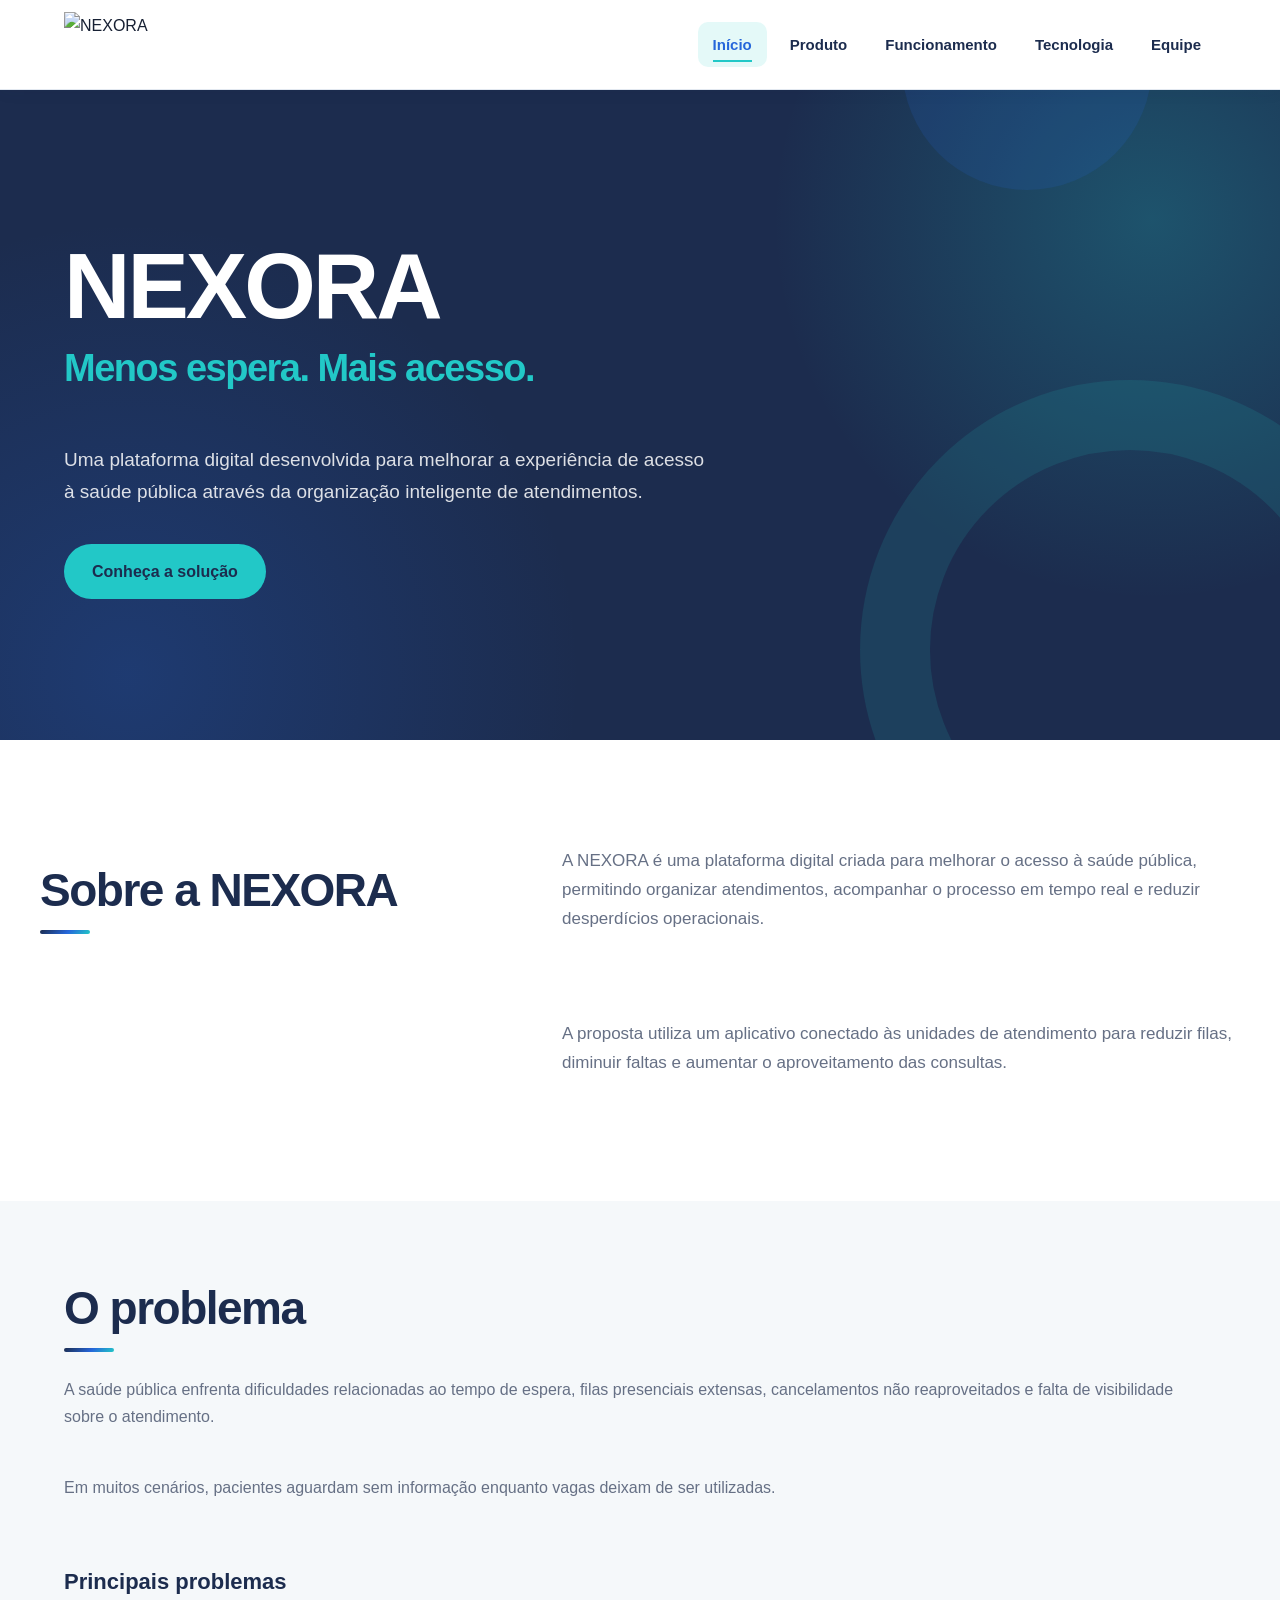
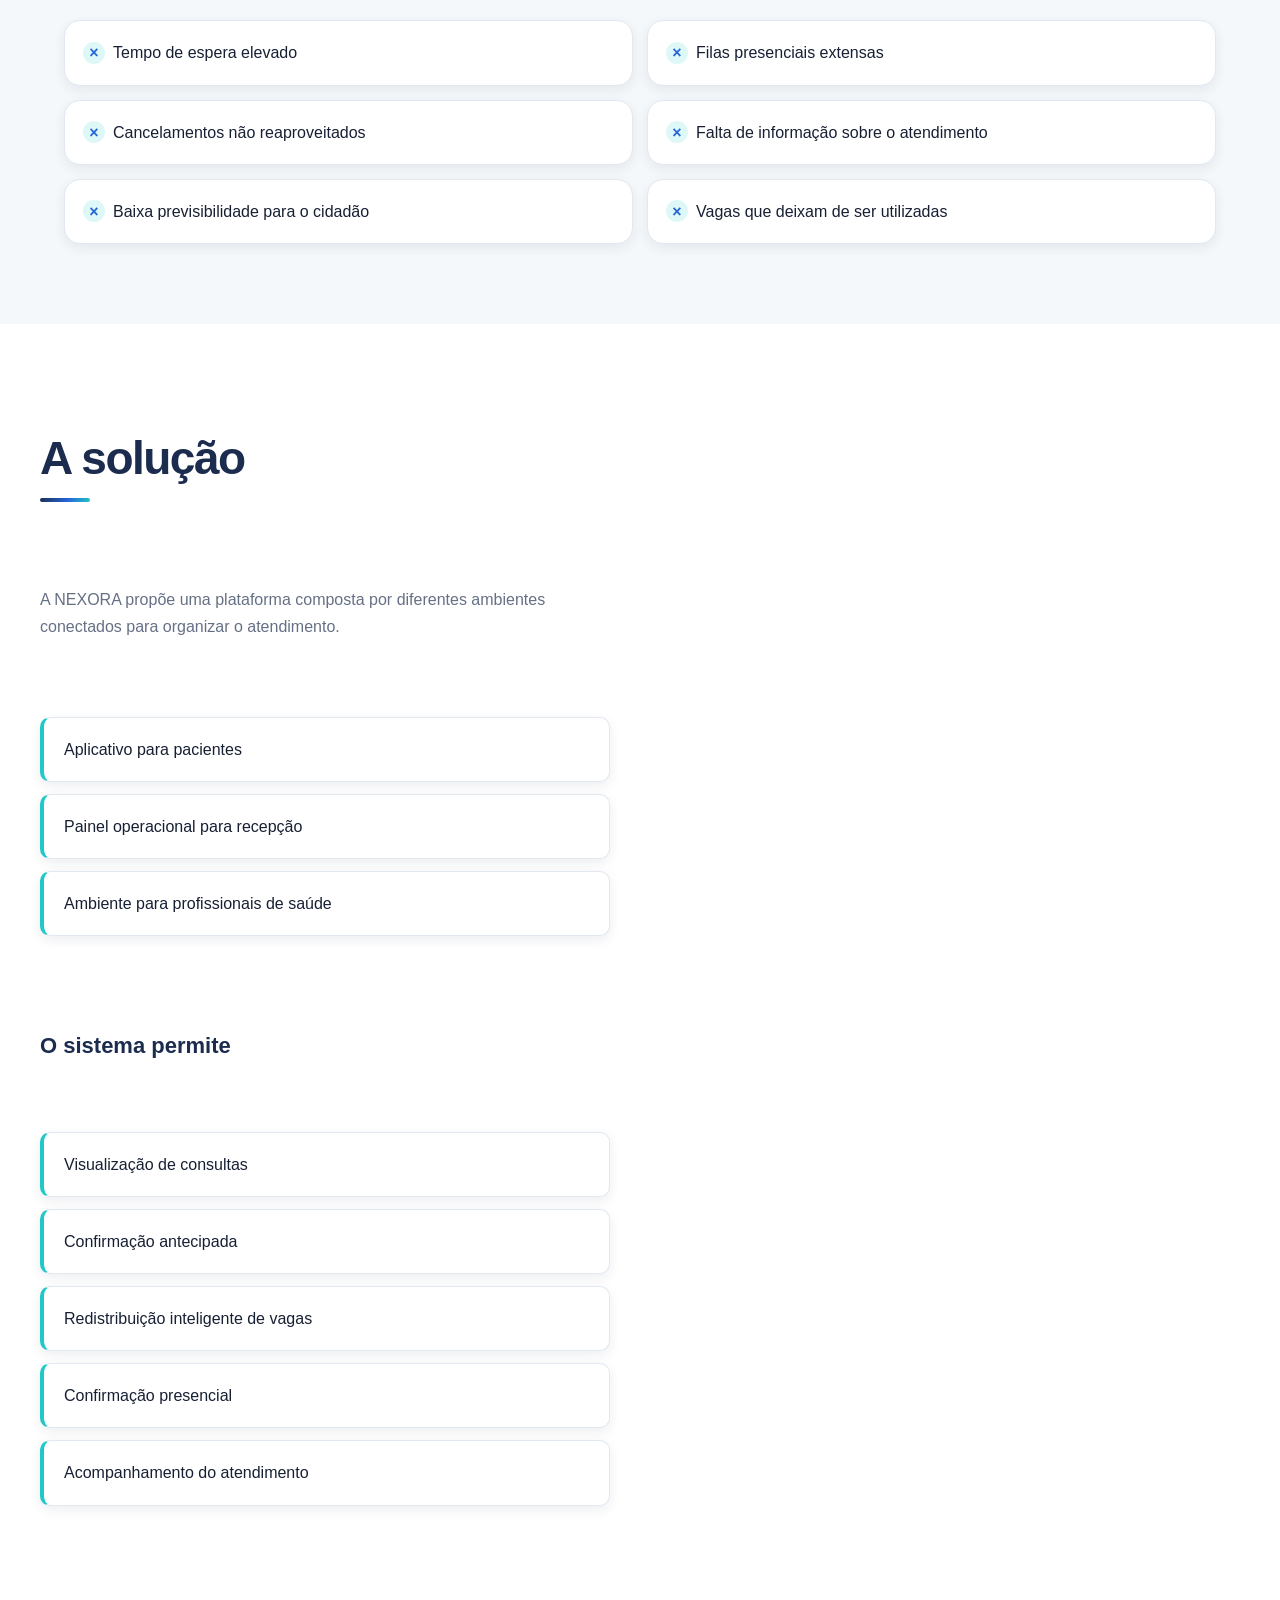
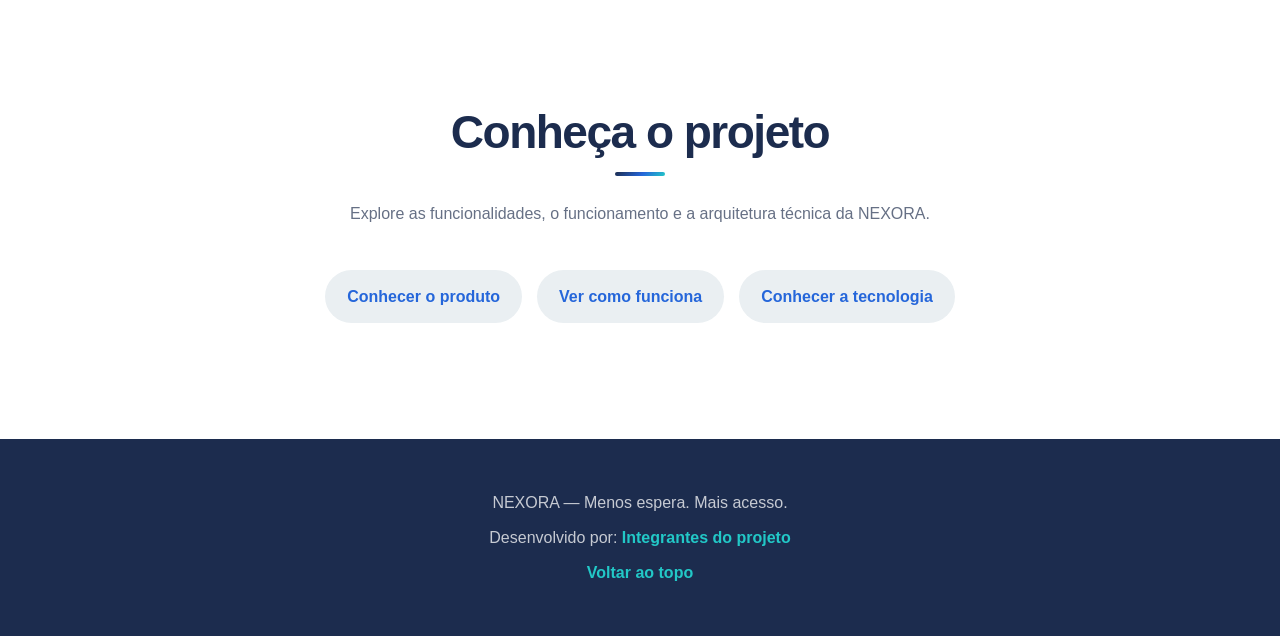
==== commit 683fbfd0: "index.html" ====
--- a/index.html
+++ b/index.html
@@ -175,7 +175,7 @@
     </footer>
 
 
-    <script src="js/nexora.js"></script>
+    <script src="nexora.js"></script>
 
 </body>
 
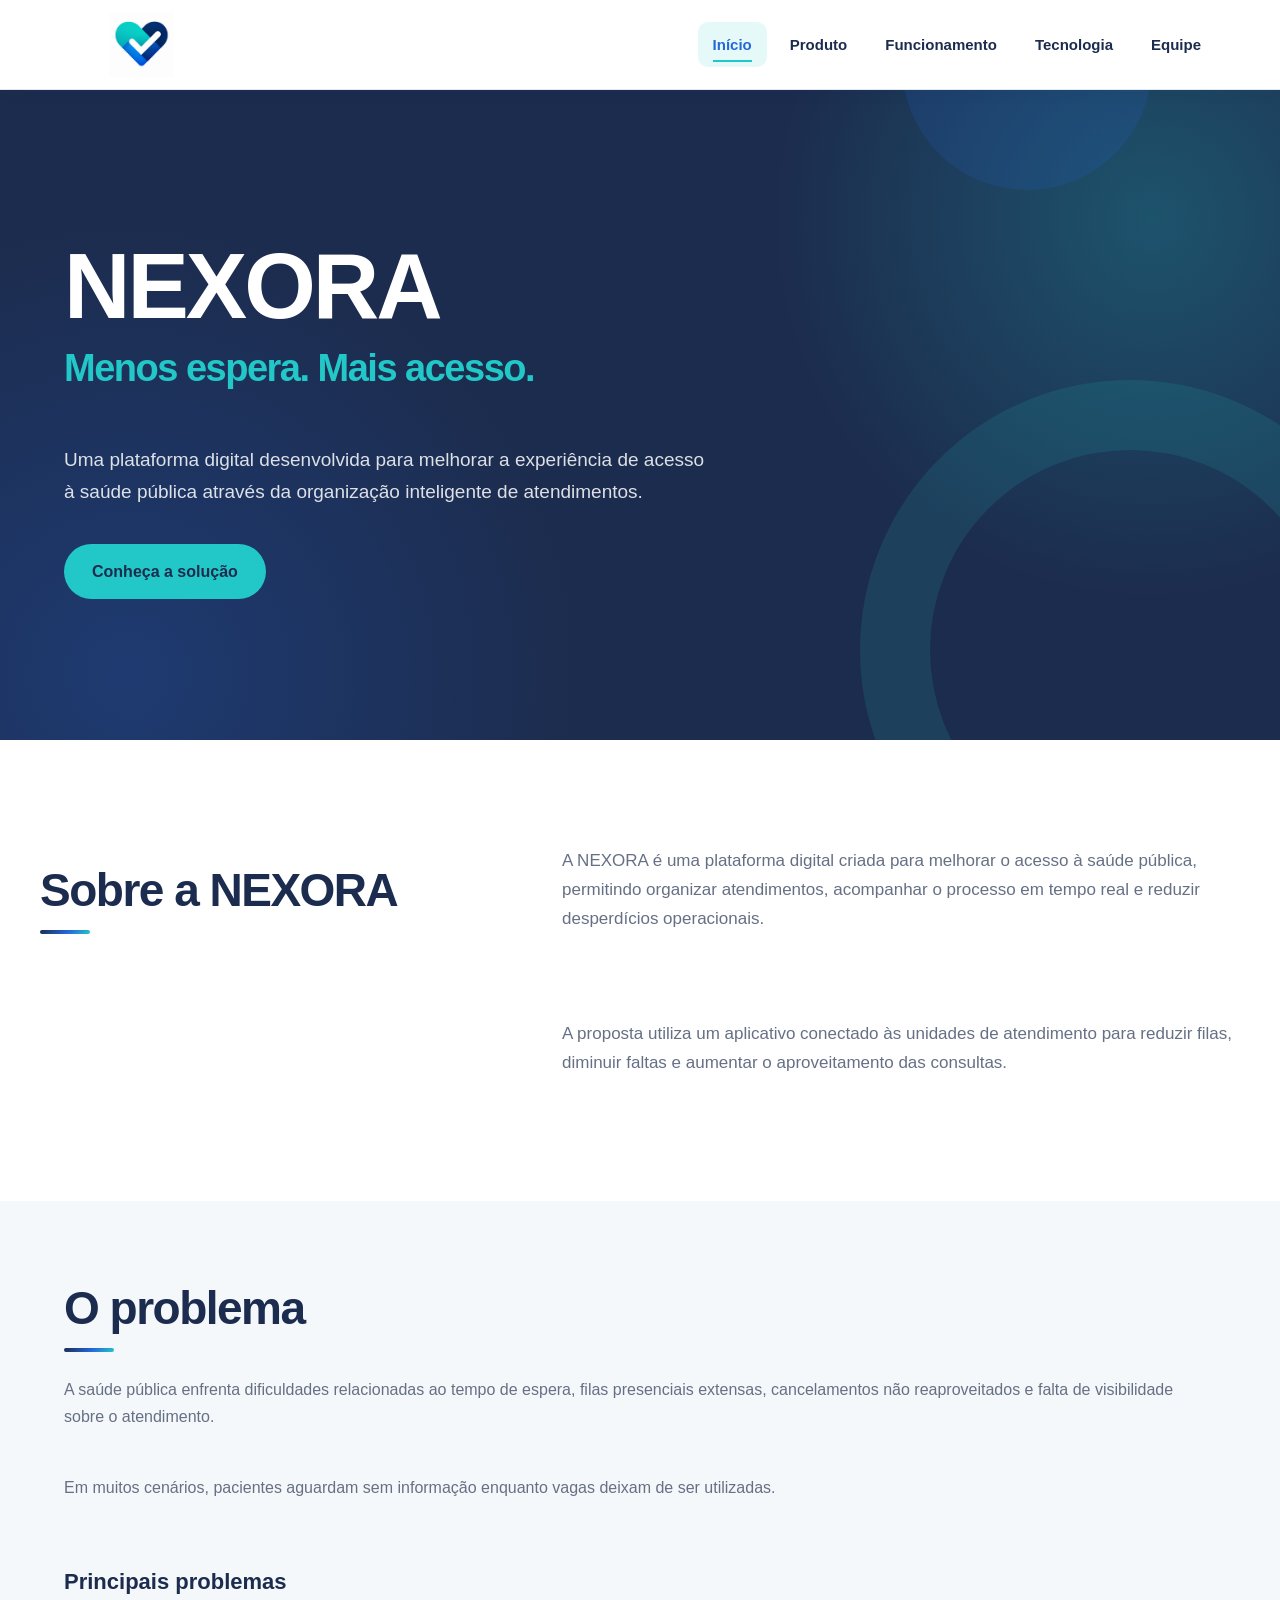
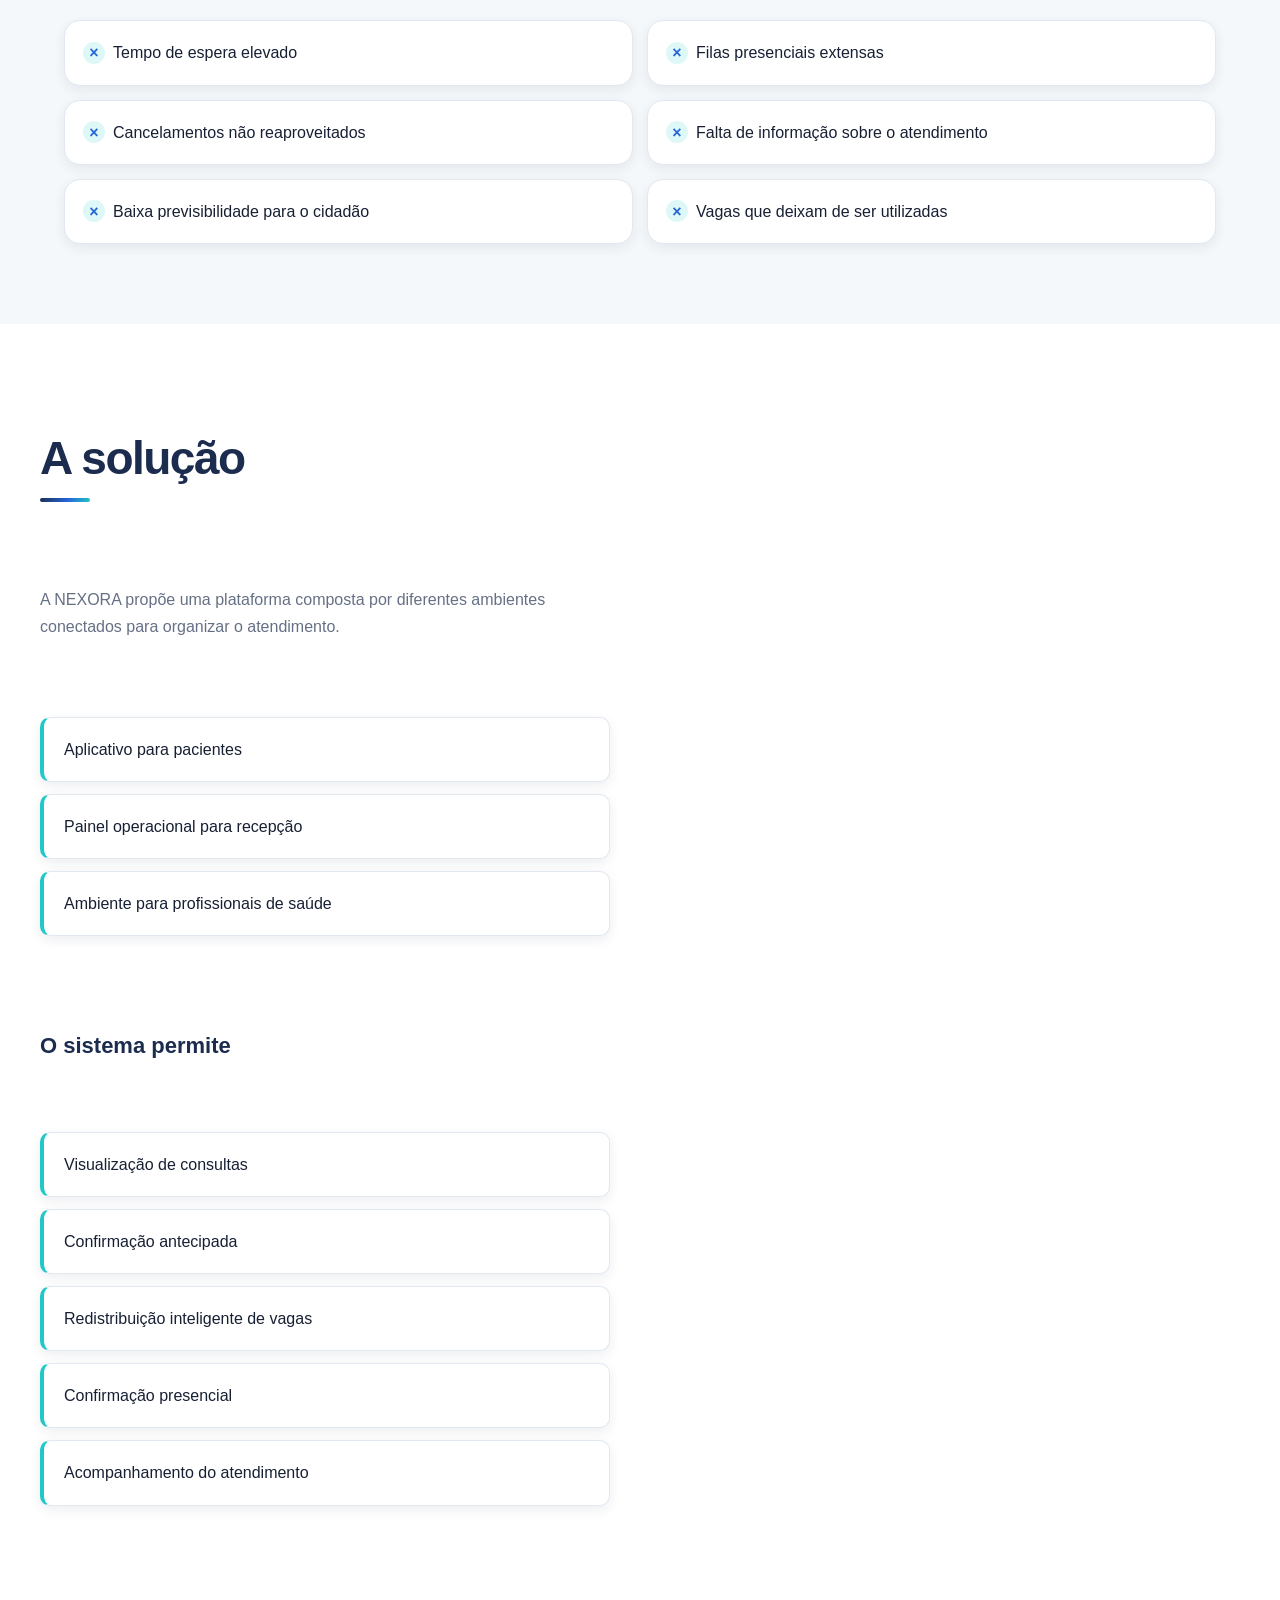
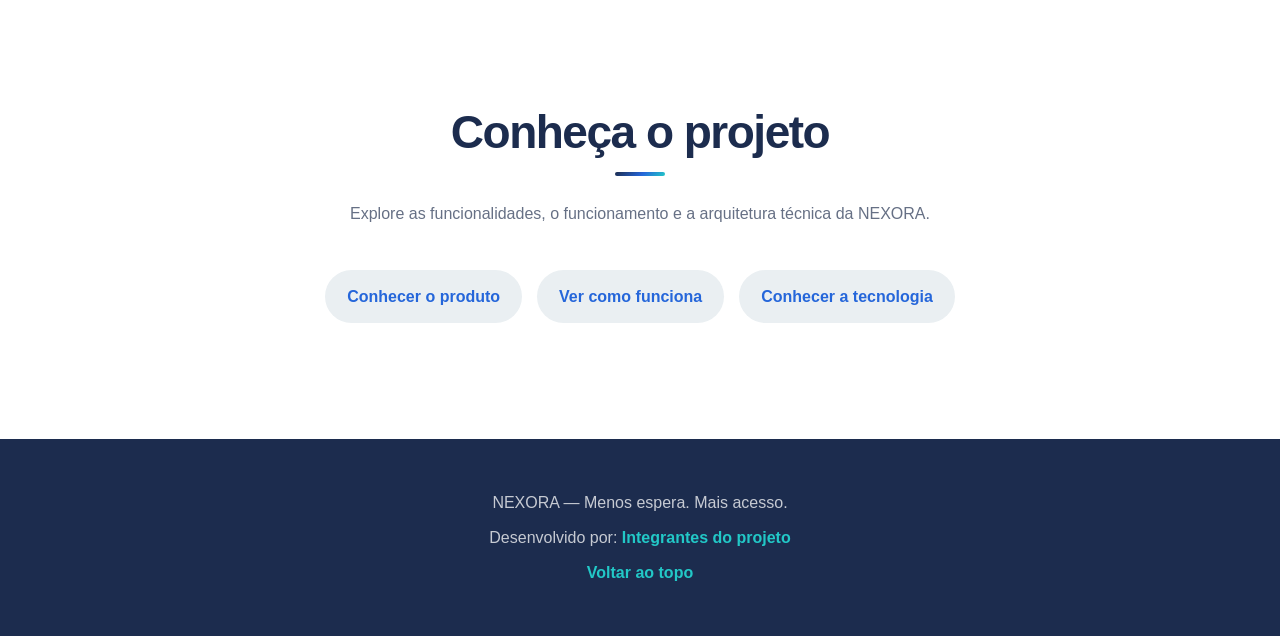
==== commit e2db25f6: "index.html Replaced encoded HTML entities with actual HTML tags." ====
--- a/index.html
+++ b/index.html
@@ -18,7 +18,7 @@
     
     <div class="logo">
         <a href="index.html">
-            <img src="img/Logo.jpeg" alt="NEXORA">
+            <img src="Logo.jpeg" alt="NEXORA">
         </a>
     </div>
 
